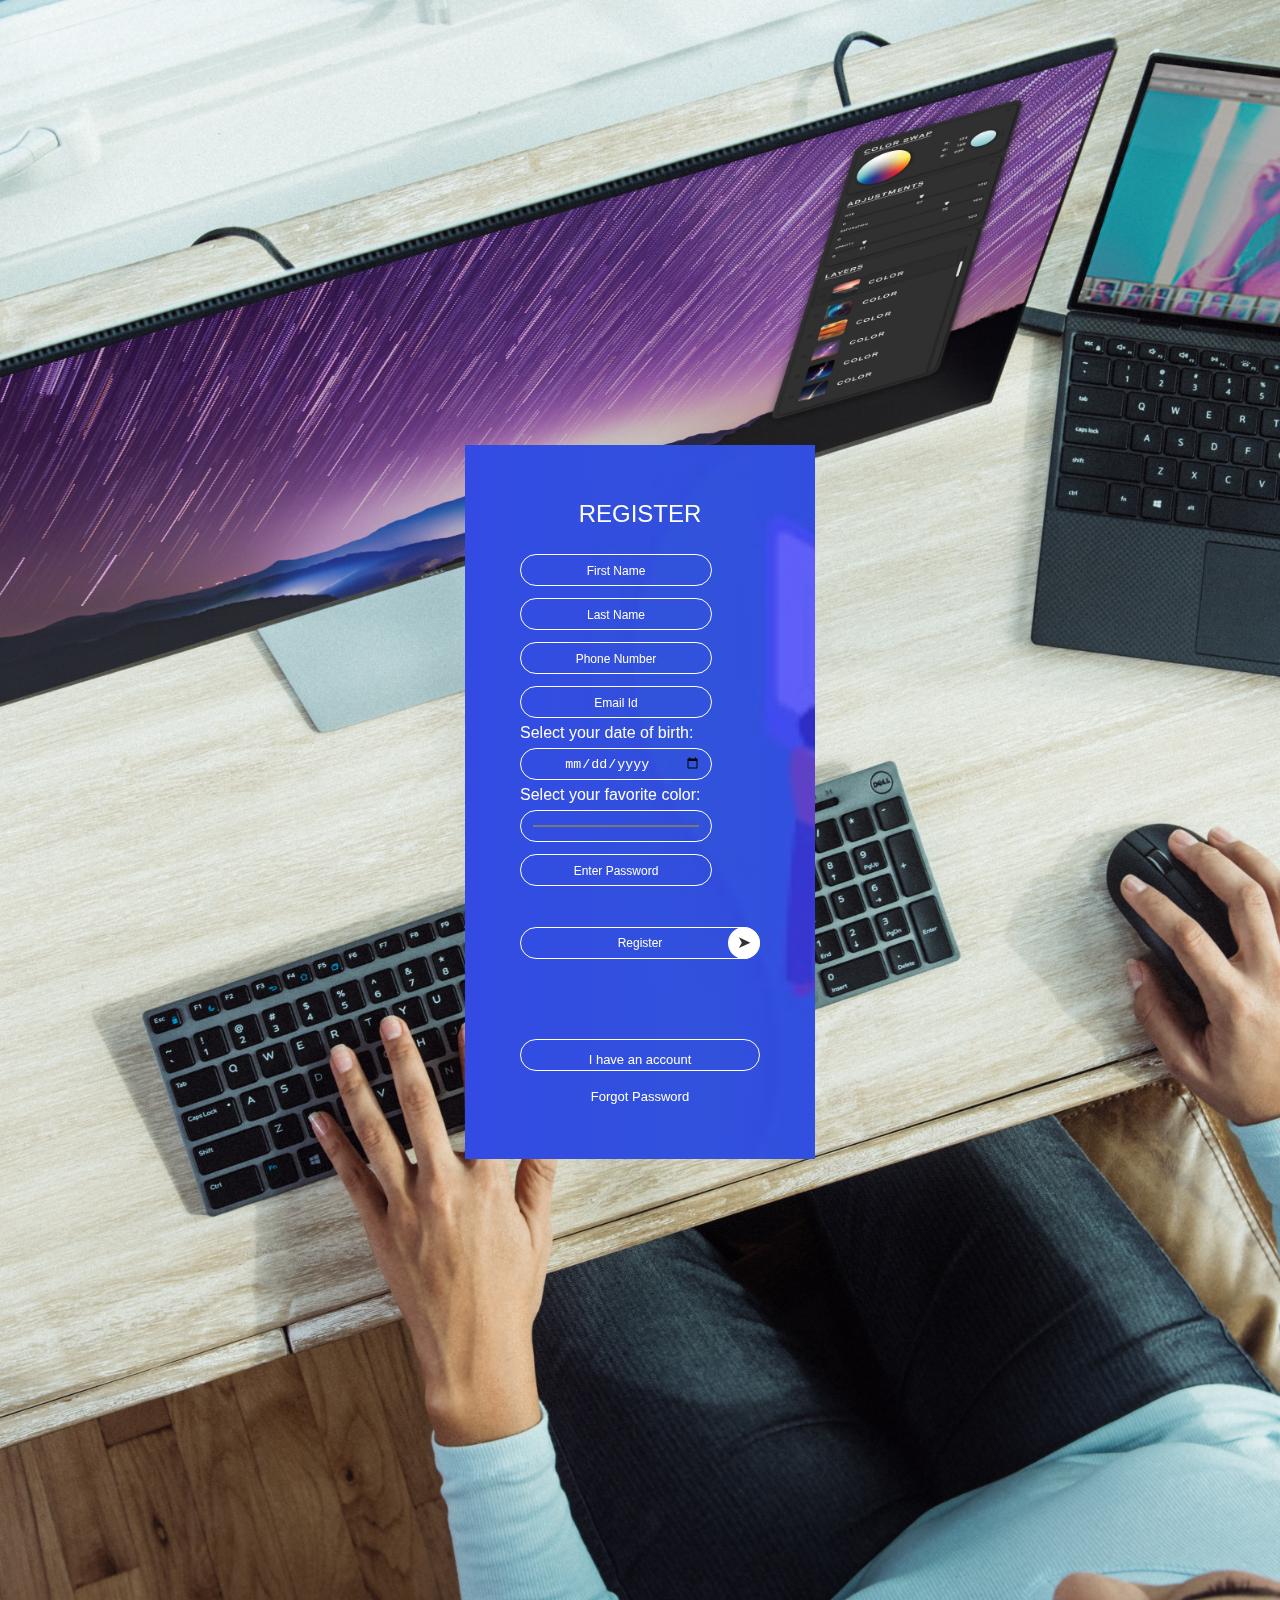
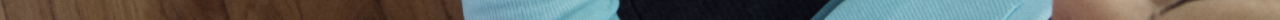
==== Week3 Task/login-register/index.html @ 97533146 "Week 3 Task" ====
<!DOCTYPE html>
<html>
  <head>
    <meta charset="utf-8" />
    <meta name="viewport" content="width=device-width" />
    <title>Register-Login Page</title>
    <link href="style.css" rel="stylesheet" type="text/css" />
  </head>

  <body>
    <div class="container">
      <div class="card">
        <div class="inner-box" id="card">
          <div class="card-front">
            <h2>REGISTER</h2>
            <form action="login.html">
              <input
                type="text"
                class="input-field"
                placeholder="First Name"
                required
              />
              <input
                type="text"
                class="input-field"
                placeholder="Last Name"
                required
              />
              <input
                type="tel"
                class="input-field"
                placeholder="Phone Number"
                required
              />
              <input
                type="email"
                class="input-field"
                placeholder="Email Id"
                required
              />
              <label for="DOB">Select your date of birth:</label>
              <input
                type="date"
                class="input-field"
                placeholder="Date of Birth"
                required
              />
              <label for="favcolor">Select your favorite color:</label>
              <input
                type="color"
                class="input-field"
                name="favcolor"
                value="#ff0000"
              />

              <input
                type="password"
                class="input-field"
                placeholder="Enter Password"
                pattern="(?=.*\d)(?=.*[a-z])(?=.*[A-Z]).{8,}"
                title="Must contain at least one number and one uppercase and lowercase letter, and at least 8 or more characters"
                required
              />

              <button type="submit" class="submit-btn">Register</button>
            </form>
            <button type="button" class="btn">
              <a href="login.html"> I have an account </a>
            </button>
            <a href="">Forgot Password</a>
          </div>
        </div>
      </div>
    </div>
    <script src="script.js"></script>

    <!--
  This script places a badge on your repl's full-browser view back to your repl's cover
  page. Try various colors for the theme: dark, light, red, orange, yellow, lime, green,
  teal, blue, blurple, magenta, pink!
  -->
    <script
      src="https://replit.com/public/js/replit-badge.js"
      theme="blue"
      defer
    ></script>
  </body>
</html>
---- Week3 Task/login-register/style.css ----
* {
  box-sizing: border-box;
  padding: 0;
  margin: 0;
}

body {
  font-family: sans-serif;

  background-position: center;
  background-repeat: no-repeat;
  background-size: 100% 650px;
}

.container {
  height: 100vh;
  font-family: sans-serif;
  color: #fff;
  display: flex;
  align-items: center;
  justify-content: center;
  background-image: url("bg4.jpg");
  background-size: cover;
  background-position: center center;
}

.card {
  margin: 0 auto;
  margin-top: 5rem;
  width: 290px;
  height: 100vh;

  perspective: 1000px;
}

.inner-box {
  position: relative;
  width: 100%;
  height: 100%;
  transform-style: preserve-3d;
  transition: transform 1s;
}

.card-front,
.card-back,
.card-success {
  position: absolute;
  width: 100%;
  height: auto !important;
  background-position: center;
  background-size: cover;
  background-image: linear-gradient(
      rgba(56, 56, 247, 0.8),
      rgba(56, 56, 247, 0.8)
    ),
    url(bg.jpg);
  padding: 55px;
  box-sizing: border-box;
  backface-visibility: hidden;
}

.card-back {
  /* transform: rotateY(180deg); */
  height: 60vh;
}

.card-success {
  /* transform: rotateY(270deg); */
  height: 60vh;
}

.card-success p {
  line-height: 1.7rem;
}

card-front.active {
  display: none;
}
.card h2 {
  font-weight: normal;
  font-size: 24px;
  text-align: center;
  margin-bottom: 20px;
}

.input-field {
  width: 100%;
  background: transparent;
  border: 1px solid #fff;
  margin: 6px 0;
  height: 32px;
  border-radius: 20px;
  padding: 0 10px;
  box-sizing: border-box;
  outline: none;
  text-align: center;
  color: #fff;
}

::placeholder {
  color: #fff;
  font-size: 12px;
}

button {
  width: 100%;
  background: transparent;
  border: 1px solid #fff;
  margin: 35px 0 10px;
  height: 32px;
  font-size: 12px;
  border-radius: 20px;
  padding: 0 10px;
  box-sizing: border-box;
  outline: none;
  color: #fff;
  cursor: pointer;
}

.submit-btn {
  position: relative;
}

.submit-btn::after {
  content: "\27a4";
  color: #333;
  line-height: 32px;
  font-size: 17px;
  height: 32px;
  width: 32px;
  border-radius: 50%;
  background: #fff;
  position: absolute;
  right: -1px;
  top: -1px;
}

span {
  font-size: 13px;
  margin-left: 10px;
}

.card .btn {
  margin-top: 70px;
}

.card a {
  color: #fff;
  text-decoration: none;
  display: block;
  text-align: center;
  font-size: 13px;
  margin-top: 8px;
}

@media only screen and (max-width: 393px) and (min-width: 360px) {
  .container {
    height: 130vh;
  }

  .card-front {
    height: 110vh;
  }

  .card-back {
    height: 80vh;
  }
}

@media only screen and (max-width: 411px) and (min-width: 400px) {
  .card-front {
    height: 90vh;
  }
}

@media only screen and (max-width: 590px) and (min-width: 540px) {
  .container {
    height: auto;
  }

  .card-front {
    height: 100vh;
  }

  .card-back {
    height: 80vh;
  }
}

@media only screen and (max-width: 999px) and (min-width: 760px) {
  .card {
    width: 350px;
    height: 100vh;
  }

  body {
    background-size: 100% 1000px;
  }
}

.input-icons i {
  position: relative;
  left: 30px;
}

.input-icons {
  margin-top: 10px;
  margin-bottom: 10px;
}

.icon {
  padding: 10px;
  min-width: 40px;
}

.input-field {
  width: 80%;
  padding: 10px;
  text-align: center;
}

@media only screen and (min-width: 1000px) {
  .container {
    height: 180vh;
  }
  .card {
    width: 350px;
    height: 100vh;
  }

  body {
    background-size: 100% 900px;
  }

  .card-back,
  .card-success {
    height: 80vh;
  }

  .card-front {
    height: auto;
  }
}

@media only screen and (min-width: 1280px) {
  .card {
    height: 90vh;
  }
  .card-front {
    height: 90vh;
  }
}
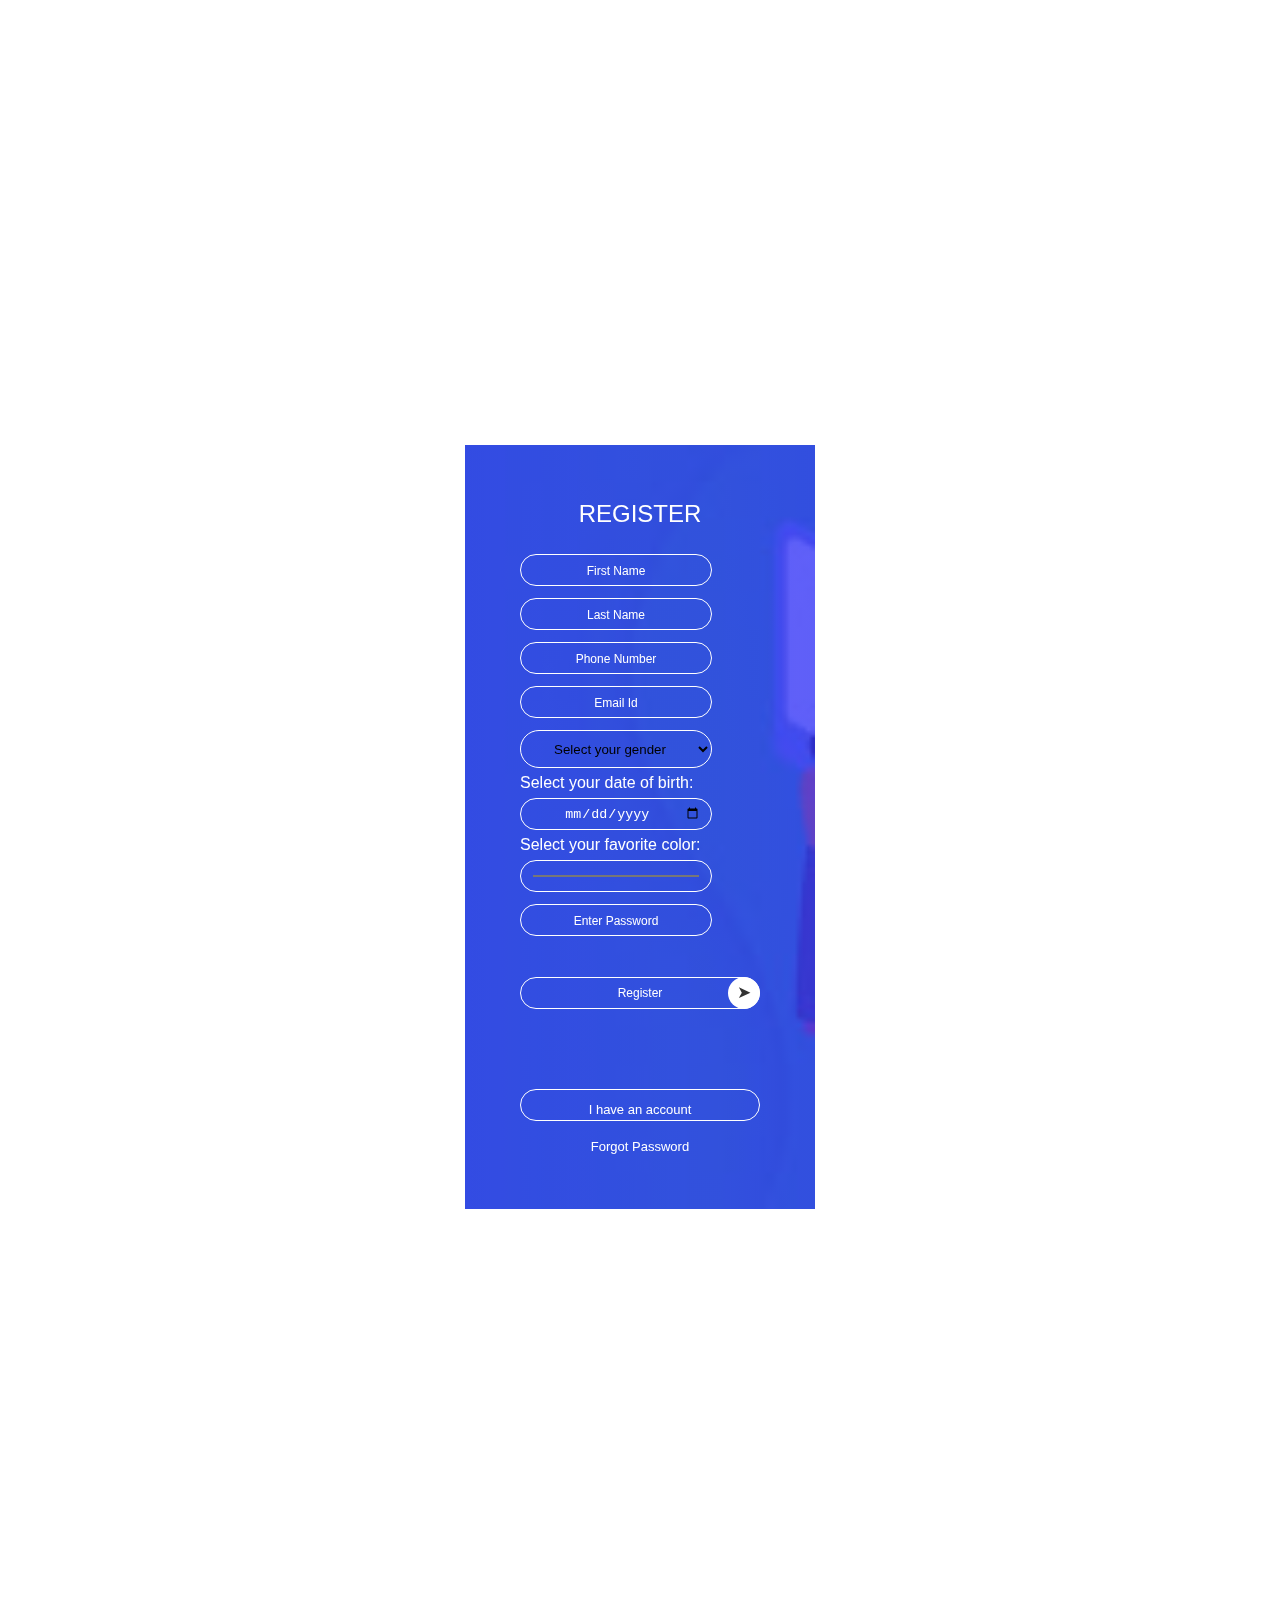
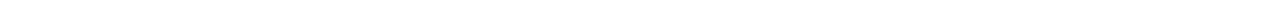
==== commit 97fd7bdc: "updated" ====
--- a/Week3 Task/login-register/index.html
+++ b/Week3 Task/login-register/index.html
@@ -38,6 +38,13 @@
                 placeholder="Email Id"
                 required
               />
+
+              <select name="gender" id="gender" class="input-field">
+                <option value="" disabled selected>Select your gender</option>
+                <option value="male">Male</option>
+                <option value="female">Female</option>
+              </select>
+              <br />
               <label for="DOB">Select your date of birth:</label>
               <input
                 type="date"
--- a/Week3 Task/login-register/style.css
+++ b/Week3 Task/login-register/style.css
@@ -19,9 +19,6 @@
   display: flex;
   align-items: center;
   justify-content: center;
-  background-image: url("bg4.jpg");
-  background-size: cover;
-  background-position: center center;
 }
 
 .card {
@@ -95,6 +92,11 @@
   outline: none;
   text-align: center;
   color: #fff;
+}
+
+select.input-field {
+  color: #000;
+  height: 38px;
 }
 
 ::placeholder {
